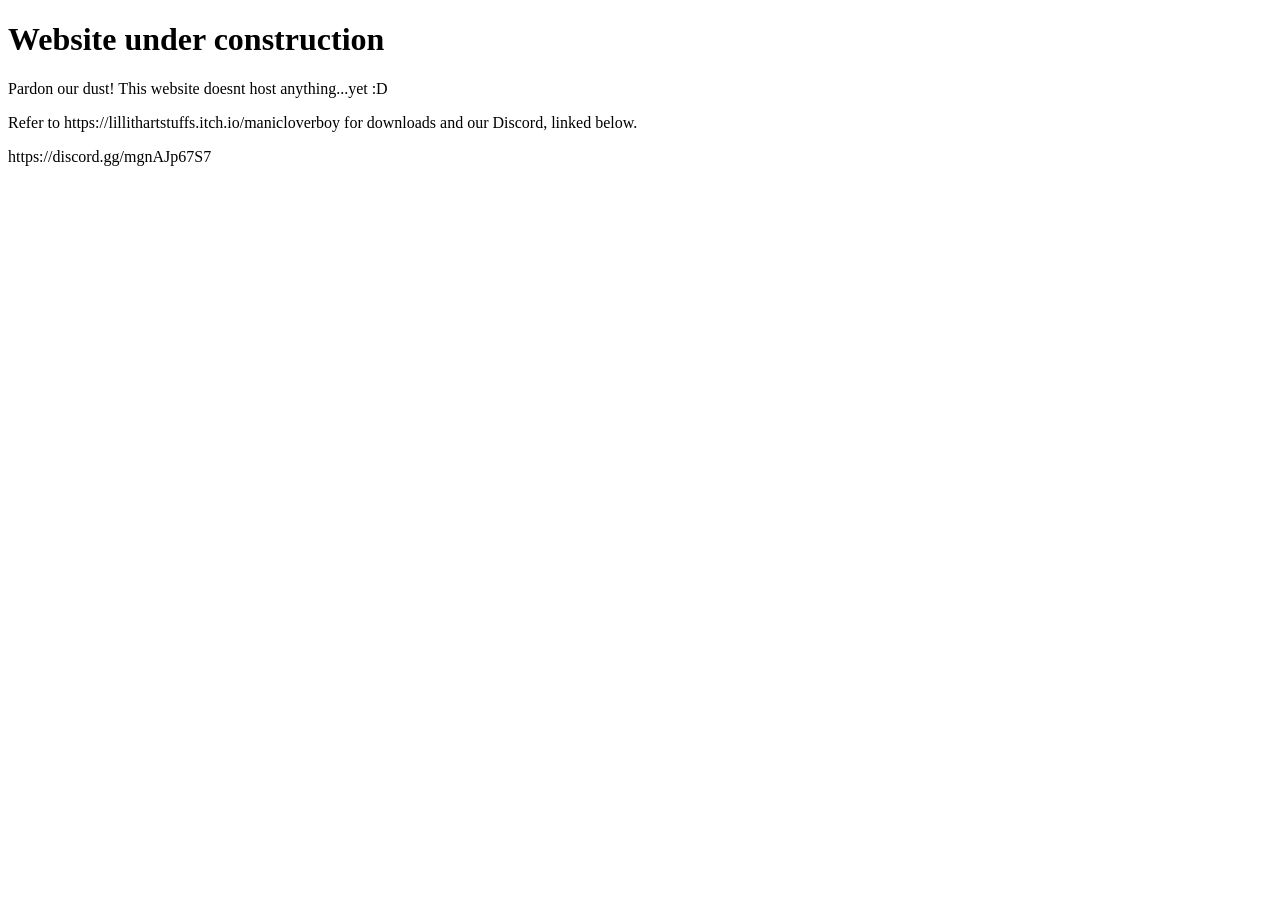
==== index.html @ 83ceb6c5 "Rename index.hmtl to index.html" ====
<!DOCTYPE html>
<html lang="en">
<head>
    <meta charset="UTF-8">
    <title>Website being build</title>
</head>
<body>

    <h1>Website under construction</h1>
    <p>Pardon our dust! This website doesnt host anything...yet :D</p>
    <p> Refer to https://lillithartstuffs.itch.io/manicloverboy for downloads and our Discord, linked below.</p>
    <p> https://discord.gg/mgnAJp67S7 </p>

</body>
</html>
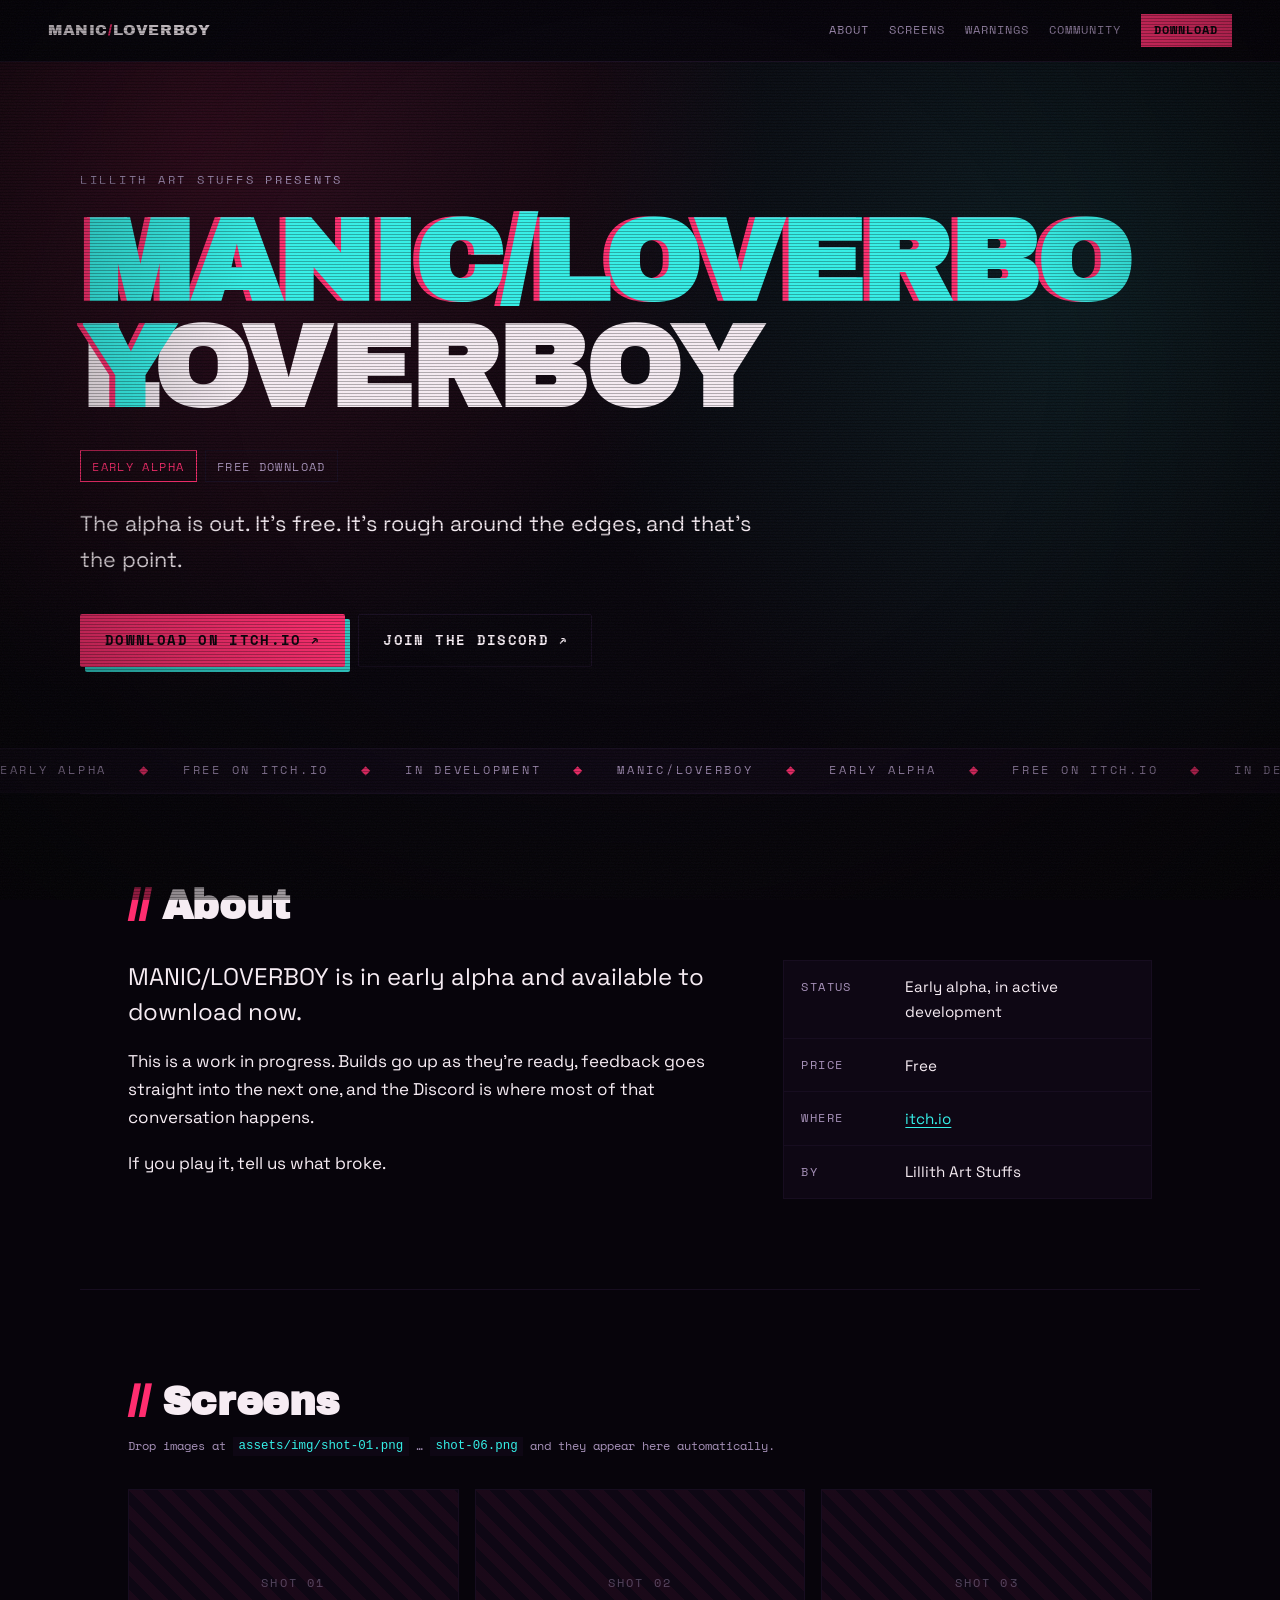
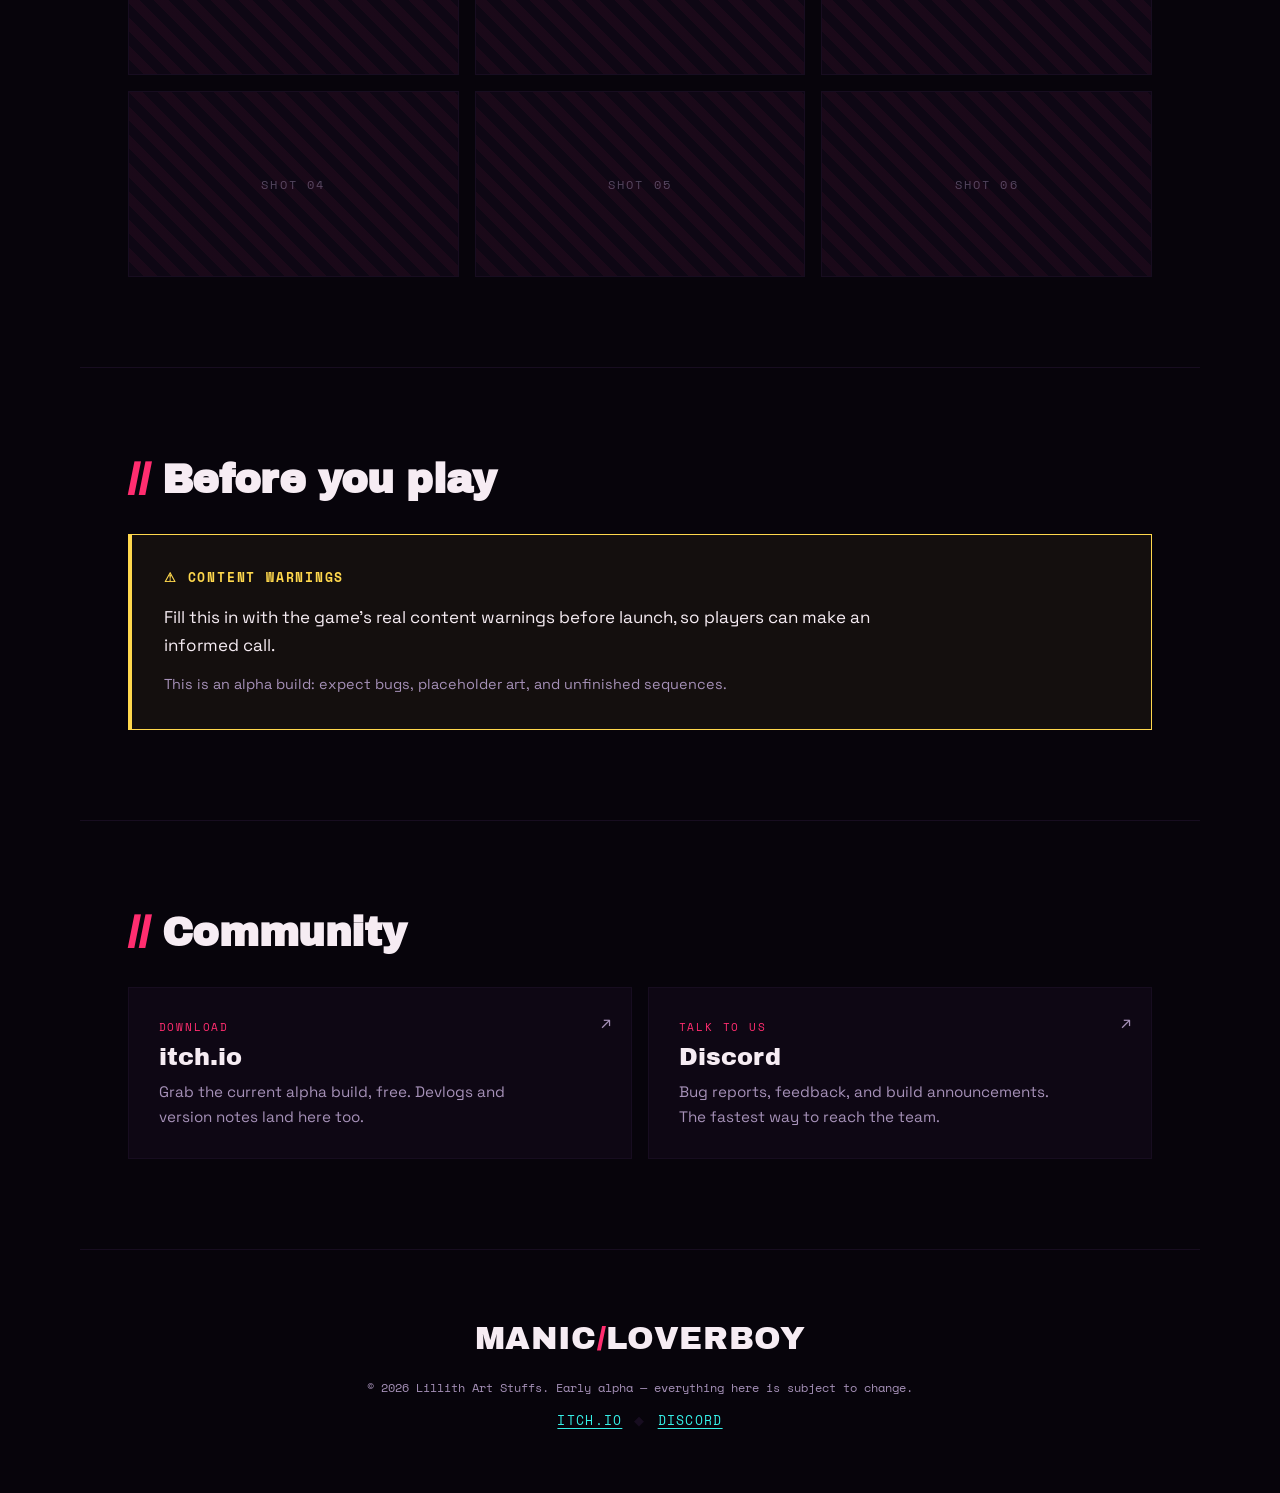
==== commit 22cf6f01: "Rebuild the site as a themed landing page Replaces the plain under-construction page with a full sta" ====
--- a/index.html
+++ b/index.html
@@ -1,15 +1,193 @@
 <!DOCTYPE html>
 <html lang="en">
 <head>
-    <meta charset="UTF-8">
-    <title>Website being build</title>
+<meta charset="UTF-8">
+<meta name="viewport" content="width=device-width, initial-scale=1">
+<title>MANIC/LOVERBOY — out now in early alpha</title>
+
+<meta name="description" content="MANIC/LOVERBOY — an indie game by Lillith Art Stuffs, out now in early alpha. Free download on itch.io.">
+<meta name="theme-color" content="#07040b">
+
+<!-- Social preview. Drop a 1200x630 image at assets/img/social-card.png to enable. -->
+<meta property="og:type" content="website">
+<meta property="og:title" content="MANIC/LOVERBOY">
+<meta property="og:description" content="Out now in early alpha. Free download on itch.io.">
+<meta property="og:image" content="assets/img/social-card.png">
+<meta name="twitter:card" content="summary_large_image">
+
+<link rel="icon" href="data:image/svg+xml,%3Csvg xmlns='http://www.w3.org/2000/svg' viewBox='0 0 32 32'%3E%3Crect width='32' height='32' fill='%2307040b'/%3E%3Cpath d='M20 6 L12 26' stroke='%23ff2d6f' stroke-width='4'/%3E%3C/svg%3E">
+<link rel="stylesheet" href="assets/css/style.css">
 </head>
 <body>
 
-    <h1>Website under construction</h1>
-    <p>Pardon our dust! This website doesnt host anything...yet :D</p>
-    <p> Refer to https://lillithartstuffs.itch.io/manicloverboy for downloads and our Discord, linked below.</p>
-    <p> https://discord.gg/mgnAJp67S7 </p>
+<!-- Full-screen CRT/scanline overlay. Purely decorative. -->
+<div class="crt" aria-hidden="true"></div>
 
+<a class="skip-link" href="#main">Skip to content</a>
+
+<header class="topbar">
+  <a class="topbar__mark" href="#top">
+    <span class="topbar__mark-a">MANIC</span><span class="topbar__slash">/</span><span class="topbar__mark-b">LOVERBOY</span>
+  </a>
+  <nav class="topbar__nav" aria-label="Primary">
+    <a href="#about">About</a>
+    <a href="#shots">Screens</a>
+    <a href="#warnings">Warnings</a>
+    <a href="#community">Community</a>
+    <a class="topbar__cta" href="https://lillithartstuffs.itch.io/manicloverboy">Download</a>
+  </nav>
+</header>
+
+<main id="main">
+
+  <!-- ============================================ HERO -->
+  <section class="hero" id="top">
+    <div class="hero__inner">
+      <p class="hero__eyebrow">Lillith Art Stuffs presents</p>
+
+      <h1 class="hero__title glitch" data-text="MANIC/LOVERBOY">
+        <span class="sr-only">MANIC/LOVERBOY</span>
+        <!-- <wbr> gives the browser a clean break point at the slash on narrow screens,
+             so the title never splits mid-word. -->
+        <span aria-hidden="true">MANIC<span class="glitch__slash">/</span><wbr>LOVERBOY</span>
+      </h1>
+
+      <p class="hero__status">
+        <span class="pill pill--live">Early alpha</span>
+        <span class="pill">Free download</span>
+      </p>
+
+      <!-- PLACEHOLDER: replace with the game's real tagline. -->
+      <p class="hero__tag">The alpha is out. It's free. It's rough around the edges, and that's the point.</p>
+
+      <div class="hero__actions">
+        <a class="btn btn--primary" href="https://lillithartstuffs.itch.io/manicloverboy">
+          Download on itch.io
+          <span class="btn__glyph" aria-hidden="true">&#8599;</span>
+        </a>
+        <a class="btn btn--ghost" href="https://discord.gg/mgnAJp67S7">
+          Join the Discord
+          <span class="btn__glyph" aria-hidden="true">&#8599;</span>
+        </a>
+      </div>
+    </div>
+
+    <div class="ticker" aria-hidden="true">
+      <div class="ticker__track">
+        <span>EARLY ALPHA</span><span class="ticker__dot">&#9670;</span>
+        <span>FREE ON ITCH.IO</span><span class="ticker__dot">&#9670;</span>
+        <span>IN DEVELOPMENT</span><span class="ticker__dot">&#9670;</span>
+        <span>MANIC/LOVERBOY</span><span class="ticker__dot">&#9670;</span>
+        <span>EARLY ALPHA</span><span class="ticker__dot">&#9670;</span>
+        <span>FREE ON ITCH.IO</span><span class="ticker__dot">&#9670;</span>
+        <span>IN DEVELOPMENT</span><span class="ticker__dot">&#9670;</span>
+        <span>MANIC/LOVERBOY</span><span class="ticker__dot">&#9670;</span>
+      </div>
+    </div>
+  </section>
+
+  <!-- ============================================ ABOUT -->
+  <section class="section" id="about">
+    <h2 class="section__title"><span class="section__slash">//</span> About</h2>
+
+    <div class="about">
+      <div class="about__body">
+        <!-- PLACEHOLDER COPY: swap for the real synopsis from the itch page. -->
+        <p class="lede">MANIC/LOVERBOY is in early alpha and available to download now.</p>
+        <p>This is a work in progress. Builds go up as they're ready, feedback goes straight into the next one, and the Discord is where most of that conversation happens.</p>
+        <p>If you play it, tell us what broke.</p>
+      </div>
+
+      <dl class="specs">
+        <div class="specs__row">
+          <dt>Status</dt>
+          <dd>Early alpha, in active development</dd>
+        </div>
+        <div class="specs__row">
+          <dt>Price</dt>
+          <dd>Free</dd>
+        </div>
+        <div class="specs__row">
+          <dt>Where</dt>
+          <dd><a href="https://lillithartstuffs.itch.io/manicloverboy">itch.io</a></dd>
+        </div>
+        <div class="specs__row">
+          <dt>By</dt>
+          <dd>Lillith Art Stuffs</dd>
+        </div>
+      </dl>
+    </div>
+  </section>
+
+  <!-- ============================================ SCREENSHOTS -->
+  <section class="section" id="shots">
+    <h2 class="section__title"><span class="section__slash">//</span> Screens</h2>
+    <p class="section__note">
+      Drop images at <code>assets/img/shot-01.png</code> &hellip; <code>shot-06.png</code> and they appear here automatically.
+    </p>
+
+    <ul class="shots">
+      <li class="shot"><img src="assets/img/shot-01.png" alt="MANIC/LOVERBOY screenshot 1" loading="lazy" data-slot="01"></li>
+      <li class="shot"><img src="assets/img/shot-02.png" alt="MANIC/LOVERBOY screenshot 2" loading="lazy" data-slot="02"></li>
+      <li class="shot"><img src="assets/img/shot-03.png" alt="MANIC/LOVERBOY screenshot 3" loading="lazy" data-slot="03"></li>
+      <li class="shot"><img src="assets/img/shot-04.png" alt="MANIC/LOVERBOY screenshot 4" loading="lazy" data-slot="04"></li>
+      <li class="shot"><img src="assets/img/shot-05.png" alt="MANIC/LOVERBOY screenshot 5" loading="lazy" data-slot="05"></li>
+      <li class="shot"><img src="assets/img/shot-06.png" alt="MANIC/LOVERBOY screenshot 6" loading="lazy" data-slot="06"></li>
+    </ul>
+  </section>
+
+  <!-- ============================================ CONTENT WARNINGS -->
+  <section class="section" id="warnings">
+    <h2 class="section__title"><span class="section__slash">//</span> Before you play</h2>
+
+    <div class="warn">
+      <p class="warn__head"><span aria-hidden="true">&#9888;</span> Content warnings</p>
+      <!-- PLACEHOLDER: replace this list with the game's actual content warnings.
+           Delete the whole <section id="warnings"> block if the game doesn't need one. -->
+      <p>Fill this in with the game's real content warnings before launch, so players can make an informed call.</p>
+      <p class="warn__meta">This is an alpha build: expect bugs, placeholder art, and unfinished sequences.</p>
+    </div>
+  </section>
+
+  <!-- ============================================ COMMUNITY -->
+  <section class="section section--split" id="community">
+    <h2 class="section__title"><span class="section__slash">//</span> Community</h2>
+
+    <div class="cards">
+      <a class="card" href="https://lillithartstuffs.itch.io/manicloverboy">
+        <span class="card__kicker">Download</span>
+        <span class="card__title">itch.io</span>
+        <span class="card__body">Grab the current alpha build, free. Devlogs and version notes land here too.</span>
+        <span class="card__go" aria-hidden="true">&#8599;</span>
+      </a>
+
+      <a class="card" href="https://discord.gg/mgnAJp67S7">
+        <span class="card__kicker">Talk to us</span>
+        <span class="card__title">Discord</span>
+        <span class="card__body">Bug reports, feedback, and build announcements. The fastest way to reach the team.</span>
+        <span class="card__go" aria-hidden="true">&#8599;</span>
+      </a>
+    </div>
+  </section>
+
+</main>
+
+<footer class="footer">
+  <p class="footer__mark">MANIC<span class="topbar__slash">/</span>LOVERBOY</p>
+  <p class="footer__meta">&copy; <span id="year">2026</span> Lillith Art Stuffs. Early alpha &mdash; everything here is subject to change.</p>
+  <p class="footer__links">
+    <a href="https://lillithartstuffs.itch.io/manicloverboy">itch.io</a>
+    <span aria-hidden="true">&#9670;</span>
+    <a href="https://discord.gg/mgnAJp67S7">Discord</a>
+  </p>
+</footer>
+
+<!-- Lightbox for screenshots -->
+<div class="lightbox" id="lightbox" role="dialog" aria-modal="true" aria-label="Screenshot viewer" hidden>
+  <button class="lightbox__close" type="button" aria-label="Close screenshot viewer">&times;</button>
+  <img class="lightbox__img" id="lightbox-img" src="" alt="">
+</div>
+
+<script src="assets/js/main.js"></script>
 </body>
 </html>
--- a/assets/css/style.css
+++ b/assets/css/style.css
@@ -0,0 +1,688 @@
+@import url('https://fonts.googleapis.com/css2?family=Archivo+Black&family=Space+Grotesk:wght@400;500;700&family=Space+Mono:wght@400;700&display=swap');
+
+/* ============================================================
+   THEME — everything skin-related lives here.
+   To re-theme the whole site to match the game's real palette,
+   change these values and nothing else.
+   ============================================================ */
+:root {
+  /* Core palette */
+  --ink:        #07040b;   /* page background            */
+  --ink-2:      #0e0714;   /* raised panels              */
+  --ink-3:      #170d20;   /* borders / hairlines        */
+  --hot:        #ff2d6f;   /* primary accent (MANIC)     */
+  --cool:       #35f0e8;   /* secondary accent (LOVERBOY)*/
+  --bone:       #f6ecf3;   /* primary text               */
+  --muted:      #a691b8;   /* secondary text             */
+  --warn:       #ffd84d;   /* content-warning accent     */
+
+  /* Type */
+  --font-display: 'Archivo Black', 'Arial Black', Impact, sans-serif;
+  --font-body:    'Space Grotesk', ui-sans-serif, system-ui, -apple-system, 'Segoe UI', sans-serif;
+  --font-mono:    'Space Mono', ui-monospace, SFMono-Regular, Menlo, Consolas, monospace;
+
+  /* Effects — set --scan-opacity and --grain-opacity to 0 for a flat, clean look */
+  --scan-opacity:  0.28;
+  --grain-opacity: 0.05;
+
+  /* Layout */
+  --measure: 1120px;
+  --gutter: clamp(1.25rem, 4vw, 3rem);
+  --radius: 2px;
+}
+
+/* ============================================================
+   RESET / BASE
+   ============================================================ */
+*, *::before, *::after { box-sizing: border-box; }
+
+html {
+  scroll-behavior: smooth;
+  -webkit-text-size-adjust: 100%;
+}
+
+body {
+  margin: 0;
+  background: var(--ink);
+  color: var(--bone);
+  font-family: var(--font-body);
+  font-size: clamp(1rem, 0.95rem + 0.2vw, 1.0625rem);
+  line-height: 1.65;
+  overflow-x: hidden;             /* the page never scrolls sideways */
+  -webkit-font-smoothing: antialiased;
+}
+
+img { max-width: 100%; display: block; }
+
+a { color: var(--cool); text-decoration-thickness: 1px; text-underline-offset: 3px; }
+a:hover { color: var(--bone); }
+
+:focus-visible {
+  outline: 2px solid var(--cool);
+  outline-offset: 3px;
+}
+
+.sr-only {
+  position: absolute; width: 1px; height: 1px;
+  padding: 0; margin: -1px; overflow: hidden;
+  clip: rect(0 0 0 0); white-space: nowrap; border: 0;
+}
+
+.skip-link {
+  position: absolute; left: 50%; top: 0;
+  transform: translate(-50%, -120%);
+  z-index: 100;
+  background: var(--hot); color: var(--ink);
+  font-family: var(--font-mono); font-size: 0.8rem;
+  padding: 0.6rem 1rem; text-decoration: none;
+}
+.skip-link:focus { transform: translate(-50%, 0); }
+
+/* ============================================================
+   CRT / SCANLINE OVERLAY
+   ============================================================ */
+.crt {
+  position: fixed;
+  inset: 0;
+  z-index: 90;
+  pointer-events: none;
+  background:
+    repeating-linear-gradient(
+      to bottom,
+      rgba(0, 0, 0, var(--scan-opacity)) 0px,
+      rgba(0, 0, 0, var(--scan-opacity)) 1px,
+      transparent 1px,
+      transparent 3px
+    );
+  mix-blend-mode: multiply;
+}
+
+/* Vignette + film grain, layered behind content */
+body::after {
+  content: "";
+  position: fixed;
+  inset: 0;
+  z-index: 89;
+  pointer-events: none;
+  opacity: var(--grain-opacity);
+  background-image: url("data:image/svg+xml,%3Csvg xmlns='http://www.w3.org/2000/svg' width='120' height='120'%3E%3Cfilter id='n'%3E%3CfeTurbulence type='fractalNoise' baseFrequency='0.85' numOctaves='3'/%3E%3C/filter%3E%3Crect width='120' height='120' filter='url(%23n)'/%3E%3C/svg%3E");
+}
+
+body::before {
+  content: "";
+  position: fixed;
+  inset: 0;
+  z-index: 88;
+  pointer-events: none;
+  background: radial-gradient(ellipse at 50% 40%, transparent 45%, rgba(0,0,0,0.55) 100%);
+}
+
+/* ============================================================
+   TOP BAR
+   ============================================================ */
+.topbar {
+  position: sticky;
+  top: 0;
+  z-index: 80;
+  display: flex;
+  flex-wrap: wrap;
+  align-items: center;
+  justify-content: space-between;
+  gap: 0.75rem 1.5rem;
+  padding: 0.85rem var(--gutter);
+  background: rgba(7, 4, 11, 0.82);
+  backdrop-filter: blur(10px);
+  border-bottom: 1px solid var(--ink-3);
+}
+
+.topbar__mark {
+  font-family: var(--font-display);
+  font-size: 0.95rem;
+  letter-spacing: 0.04em;
+  color: var(--bone);
+  text-decoration: none;
+  white-space: nowrap;
+}
+.topbar__mark-a { color: var(--bone); }
+.topbar__mark-b { color: var(--bone); }
+.topbar__slash { color: var(--hot); }
+
+.topbar__nav {
+  display: flex;
+  flex-wrap: wrap;
+  align-items: center;
+  gap: 0.35rem 1.25rem;
+  font-family: var(--font-mono);
+  font-size: 0.78rem;
+  text-transform: uppercase;
+  letter-spacing: 0.08em;
+}
+.topbar__nav a {
+  color: var(--muted);
+  text-decoration: none;
+}
+.topbar__nav a:hover { color: var(--bone); }
+
+.topbar__cta {
+  color: var(--ink) !important;
+  background: var(--hot);
+  padding: 0.4rem 0.85rem;
+  font-weight: 700;
+}
+.topbar__cta:hover { background: var(--bone); }
+
+/* ============================================================
+   HERO
+   ============================================================ */
+.hero {
+  position: relative;
+  padding: clamp(3.5rem, 12vh, 8rem) var(--gutter) 0;
+  background:
+    radial-gradient(circle at 15% 10%, rgba(255, 45, 111, 0.16), transparent 45%),
+    radial-gradient(circle at 85% 30%, rgba(53, 240, 232, 0.10), transparent 45%);
+}
+
+.hero__inner {
+  max-width: var(--measure);
+  margin: 0 auto;
+  padding-bottom: clamp(3rem, 9vh, 6rem);
+}
+
+.hero__eyebrow {
+  margin: 0 0 1.25rem;
+  font-family: var(--font-mono);
+  font-size: 0.78rem;
+  text-transform: uppercase;
+  letter-spacing: 0.22em;
+  color: var(--muted);
+}
+
+.hero__title {
+  margin: 0;
+  font-family: var(--font-display);
+  /* Scales from phone to desktop without ever overflowing */
+  font-size: clamp(2.1rem, 9vw, 7.5rem);
+  line-height: 0.92;
+  letter-spacing: -0.02em;
+  /* Prefer the <wbr> break at the slash; only chop mid-word as a last resort. */
+  word-break: normal;
+  overflow-wrap: break-word;
+}
+
+.glitch__slash { color: var(--hot); }
+
+.hero__status {
+  display: flex;
+  flex-wrap: wrap;
+  gap: 0.5rem;
+  margin: 1.75rem 0 0;
+}
+
+.pill {
+  font-family: var(--font-mono);
+  font-size: 0.72rem;
+  text-transform: uppercase;
+  letter-spacing: 0.12em;
+  padding: 0.35rem 0.7rem;
+  border: 1px solid var(--ink-3);
+  color: var(--muted);
+}
+.pill--live {
+  border-color: var(--hot);
+  color: var(--hot);
+}
+
+.hero__tag {
+  max-width: 48ch;
+  margin: 1.5rem 0 0;
+  font-size: clamp(1.05rem, 1rem + 0.5vw, 1.35rem);
+  color: var(--bone);
+}
+
+.hero__actions {
+  display: flex;
+  flex-wrap: wrap;
+  gap: 0.85rem;
+  margin-top: 2.25rem;
+}
+
+/* ============================================================
+   BUTTONS
+   ============================================================ */
+.btn {
+  display: inline-flex;
+  align-items: center;
+  gap: 0.6rem;
+  padding: 0.9rem 1.5rem;
+  font-family: var(--font-mono);
+  font-size: 0.85rem;
+  font-weight: 700;
+  text-transform: uppercase;
+  letter-spacing: 0.1em;
+  text-decoration: none;
+  border: 1px solid transparent;
+  border-radius: var(--radius);
+  transition: transform 0.12s ease, box-shadow 0.12s ease, background 0.12s ease, color 0.12s ease;
+}
+
+.btn--primary {
+  background: var(--hot);
+  color: var(--ink);
+  box-shadow: 5px 5px 0 rgba(53, 240, 232, 0.85);
+}
+.btn--primary:hover,
+.btn--primary:focus-visible {
+  color: var(--ink);
+  transform: translate(2px, 2px);
+  box-shadow: 3px 3px 0 rgba(53, 240, 232, 0.85);
+}
+
+.btn--ghost {
+  background: transparent;
+  color: var(--bone);
+  border-color: var(--ink-3);
+}
+.btn--ghost:hover,
+.btn--ghost:focus-visible {
+  color: var(--ink);
+  background: var(--bone);
+  border-color: var(--bone);
+}
+
+.btn__glyph { font-size: 0.9em; }
+
+/* ============================================================
+   TICKER
+   ============================================================ */
+.ticker {
+  overflow: hidden;
+  border-top: 1px solid var(--ink-3);
+  border-bottom: 1px solid var(--ink-3);
+  background: var(--ink-2);
+  padding: 0.7rem 0;
+  /* full-bleed regardless of the hero's side padding */
+  margin: 0 calc(var(--gutter) * -1);
+}
+
+.ticker__track {
+  display: flex;
+  align-items: center;
+  gap: 2rem;
+  width: max-content;
+  font-family: var(--font-mono);
+  font-size: 0.78rem;
+  text-transform: uppercase;
+  letter-spacing: 0.22em;
+  color: var(--muted);
+  white-space: nowrap;
+  animation: ticker-scroll 28s linear infinite;
+}
+.ticker__dot { color: var(--hot); }
+
+@keyframes ticker-scroll {
+  from { transform: translateX(0); }
+  to   { transform: translateX(-50%); }   /* content is duplicated once, so -50% loops seamlessly */
+}
+
+/* ============================================================
+   SECTIONS
+   ============================================================ */
+.section {
+  max-width: var(--measure);
+  margin: 0 auto;
+  padding: clamp(3.5rem, 10vh, 6.5rem) var(--gutter);
+  border-top: 1px solid var(--ink-3);
+}
+.section:first-of-type { border-top: 0; }
+
+.section__title {
+  margin: 0 0 2rem;
+  font-family: var(--font-display);
+  font-size: clamp(1.5rem, 1.2rem + 1.8vw, 2.5rem);
+  letter-spacing: -0.01em;
+  line-height: 1.1;
+}
+.section__slash { color: var(--hot); }
+
+.section__note {
+  margin: -1.25rem 0 2rem;
+  font-family: var(--font-mono);
+  font-size: 0.78rem;
+  color: var(--muted);
+}
+.section__note code {
+  color: var(--cool);
+  background: var(--ink-2);
+  padding: 0.15rem 0.35rem;
+  word-break: break-all;
+}
+
+/* ---------- About ---------- */
+.about {
+  display: grid;
+  grid-template-columns: minmax(0, 1.6fr) minmax(0, 1fr);
+  gap: clamp(2rem, 5vw, 4rem);
+  align-items: start;
+}
+@media (max-width: 760px) {
+  .about { grid-template-columns: 1fr; }
+}
+
+.about__body p { margin: 0 0 1.1rem; max-width: 62ch; }
+.about__body p:last-child { margin-bottom: 0; }
+
+.lede {
+  font-size: clamp(1.15rem, 1.05rem + 0.6vw, 1.5rem);
+  line-height: 1.45;
+  color: var(--bone);
+}
+
+.specs {
+  margin: 0;
+  border: 1px solid var(--ink-3);
+  background: var(--ink-2);
+}
+.specs__row {
+  display: flex;
+  flex-wrap: wrap;
+  gap: 0.25rem 1rem;
+  padding: 0.85rem 1.1rem;
+  border-bottom: 1px solid var(--ink-3);
+}
+.specs__row:last-child { border-bottom: 0; }
+
+.specs dt {
+  flex: 0 0 5.5rem;
+  font-family: var(--font-mono);
+  font-size: 0.72rem;
+  text-transform: uppercase;
+  letter-spacing: 0.12em;
+  color: var(--muted);
+  padding-top: 0.15rem;
+}
+.specs dd {
+  flex: 1 1 8rem;
+  margin: 0;
+  font-size: 0.95rem;
+}
+
+/* ---------- Screenshots ---------- */
+.shots {
+  list-style: none;
+  margin: 0;
+  padding: 0;
+  display: grid;
+  grid-template-columns: repeat(auto-fit, minmax(min(100%, 280px), 1fr));
+  gap: 1rem;
+}
+
+.shot {
+  position: relative;
+  aspect-ratio: 16 / 9;
+  border: 1px solid var(--ink-3);
+  background: var(--ink-2);
+  overflow: hidden;
+}
+
+.shot img {
+  width: 100%;
+  height: 100%;
+  object-fit: cover;
+  cursor: zoom-in;
+  transition: transform 0.3s ease, filter 0.3s ease;
+}
+.shot img:hover { transform: scale(1.03); filter: saturate(1.15); }
+
+/* Applied by main.js when the image file isn't there yet */
+.shot--empty img { display: none; }
+.shot--empty::after {
+  content: "SHOT " attr(data-slot);
+  position: absolute;
+  inset: 0;
+  display: grid;
+  place-items: center;
+  font-family: var(--font-mono);
+  font-size: 0.75rem;
+  letter-spacing: 0.18em;
+  color: rgba(166, 145, 184, 0.45);
+  background:
+    repeating-linear-gradient(
+      45deg,
+      transparent 0 10px,
+      rgba(255, 45, 111, 0.05) 10px 20px
+    );
+}
+
+/* ---------- Content warnings ---------- */
+.warn {
+  border: 1px solid var(--warn);
+  border-left-width: 4px;
+  background: rgba(255, 216, 77, 0.05);
+  padding: clamp(1.25rem, 3vw, 2rem);
+}
+.warn p { margin: 0 0 0.9rem; max-width: 66ch; }
+.warn p:last-child { margin-bottom: 0; }
+
+.warn__head {
+  font-family: var(--font-mono);
+  font-size: 0.8rem;
+  font-weight: 700;
+  text-transform: uppercase;
+  letter-spacing: 0.14em;
+  color: var(--warn);
+}
+.warn__meta {
+  font-size: 0.9rem;
+  color: var(--muted);
+}
+
+/* ---------- Cards ---------- */
+.cards {
+  display: grid;
+  grid-template-columns: repeat(auto-fit, minmax(min(100%, 260px), 1fr));
+  gap: 1rem;
+}
+
+.card {
+  display: grid;
+  gap: 0.5rem;
+  position: relative;
+  padding: clamp(1.25rem, 3vw, 1.85rem);
+  background: var(--ink-2);
+  border: 1px solid var(--ink-3);
+  text-decoration: none;
+  color: var(--bone);
+  transition: border-color 0.15s ease, transform 0.15s ease, background 0.15s ease;
+}
+.card:hover {
+  color: var(--bone);
+  border-color: var(--hot);
+  transform: translateY(-3px);
+}
+
+.card__kicker {
+  font-family: var(--font-mono);
+  font-size: 0.7rem;
+  text-transform: uppercase;
+  letter-spacing: 0.16em;
+  color: var(--hot);
+}
+.card__title {
+  font-family: var(--font-display);
+  font-size: 1.5rem;
+  line-height: 1.1;
+}
+.card__body {
+  font-size: 0.95rem;
+  color: var(--muted);
+  max-width: 40ch;
+}
+.card__go {
+  position: absolute;
+  top: 1.25rem;
+  right: 1.25rem;
+  color: var(--muted);
+}
+.card:hover .card__go { color: var(--hot); }
+
+/* ============================================================
+   FOOTER
+   ============================================================ */
+.footer {
+  max-width: var(--measure);
+  margin: 0 auto;
+  padding: clamp(2.5rem, 7vh, 4rem) var(--gutter);
+  border-top: 1px solid var(--ink-3);
+  text-align: center;
+}
+
+.footer__mark {
+  margin: 0 0 0.75rem;
+  font-family: var(--font-display);
+  font-size: clamp(1.25rem, 1rem + 1.5vw, 2rem);
+  letter-spacing: 0.02em;
+}
+.footer__meta {
+  margin: 0 0 0.75rem;
+  font-family: var(--font-mono);
+  font-size: 0.75rem;
+  color: var(--muted);
+}
+.footer__links {
+  margin: 0;
+  display: flex;
+  justify-content: center;
+  align-items: center;
+  gap: 0.75rem;
+  font-family: var(--font-mono);
+  font-size: 0.8rem;
+  text-transform: uppercase;
+  letter-spacing: 0.1em;
+  color: var(--ink-3);
+}
+
+/* ============================================================
+   LIGHTBOX
+   ============================================================ */
+.lightbox {
+  position: fixed;
+  inset: 0;
+  z-index: 95;
+  display: grid;
+  place-items: center;
+  padding: var(--gutter);
+  background: rgba(7, 4, 11, 0.94);
+  backdrop-filter: blur(4px);
+}
+.lightbox[hidden] { display: none; }
+
+.lightbox__img {
+  max-width: 100%;
+  max-height: 85vh;
+  width: auto;
+  border: 1px solid var(--ink-3);
+}
+
+.lightbox__close {
+  position: absolute;
+  top: 1rem;
+  right: 1rem;
+  width: 2.75rem;
+  height: 2.75rem;
+  font-size: 1.75rem;
+  line-height: 1;
+  color: var(--bone);
+  background: transparent;
+  border: 1px solid var(--ink-3);
+  cursor: pointer;
+}
+.lightbox__close:hover { color: var(--ink); background: var(--hot); border-color: var(--hot); }
+
+/* ============================================================
+   GLITCH TITLE
+   Two offset colour copies clipped to shifting horizontal slices.
+   ============================================================ */
+.glitch {
+  position: relative;
+  display: inline-block;
+}
+.glitch::before,
+.glitch::after {
+  content: attr(data-text);
+  position: absolute;
+  inset: 0;
+  pointer-events: none;
+  /* clip-path is animated, so these must not affect layout */
+  overflow: hidden;
+}
+.glitch::before {
+  color: var(--hot);
+  transform: translate(-3px, 0);
+  animation: glitch-a 3.4s steps(2, end) infinite;
+}
+.glitch::after {
+  color: var(--cool);
+  transform: translate(3px, 0);
+  animation: glitch-b 2.7s steps(2, end) infinite;
+}
+
+@keyframes glitch-a {
+  0%, 92%, 100% { clip-path: inset(100% 0 0 0); }   /* hidden most of the time */
+  93%           { clip-path: inset(18% 0 62% 0); }
+  95%           { clip-path: inset(58% 0 24% 0); }
+  97%           { clip-path: inset(34% 0 48% 0); }
+}
+@keyframes glitch-b {
+  0%, 90%, 100% { clip-path: inset(100% 0 0 0); }
+  91%           { clip-path: inset(70% 0 12% 0); }
+  94%           { clip-path: inset(26% 0 60% 0); }
+  96%           { clip-path: inset(46% 0 38% 0); }
+}
+
+/* ============================================================
+   NARROW SCREENS
+   ============================================================ */
+@media (max-width: 700px) {
+  /* The ::before/::after copies come from data-text, which has no <wbr>, so a
+     wrapped title would leave them misaligned. Drop the effect instead. */
+  .glitch::before,
+  .glitch::after { display: none; }
+}
+
+@media (max-width: 640px) {
+  /* Keep the sticky bar to a single row: mark + download, nothing else.
+     The same links are all reachable by scrolling. */
+  .topbar { flex-wrap: nowrap; }
+  .topbar__nav a:not(.topbar__cta) { display: none; }
+}
+
+/* ============================================================
+   MOTION / ACCESSIBILITY
+   Kill every looping animation for users who ask for it.
+   ============================================================ */
+@media (prefers-reduced-motion: reduce) {
+  html { scroll-behavior: auto; }
+
+  .glitch::before,
+  .glitch::after { display: none; }
+
+  .ticker__track { animation: none; }
+
+  *, *::before, *::after {
+    animation-duration: 0.001ms !important;
+    animation-iteration-count: 1 !important;
+    transition-duration: 0.001ms !important;
+  }
+}
+
+/* Respect the OS "reduce transparency"/high-contrast leaning: drop the CRT haze */
+@media (prefers-contrast: more) {
+  :root { --scan-opacity: 0; --grain-opacity: 0; --muted: #cbb8d8; }
+}
+
+/* Printing a game landing page is unlikely, but make it not a black brick */
+@media print {
+  .crt, .ticker, .topbar, .lightbox { display: none !important; }
+  body { background: #fff; color: #000; }
+  body::before, body::after { display: none; }
+}
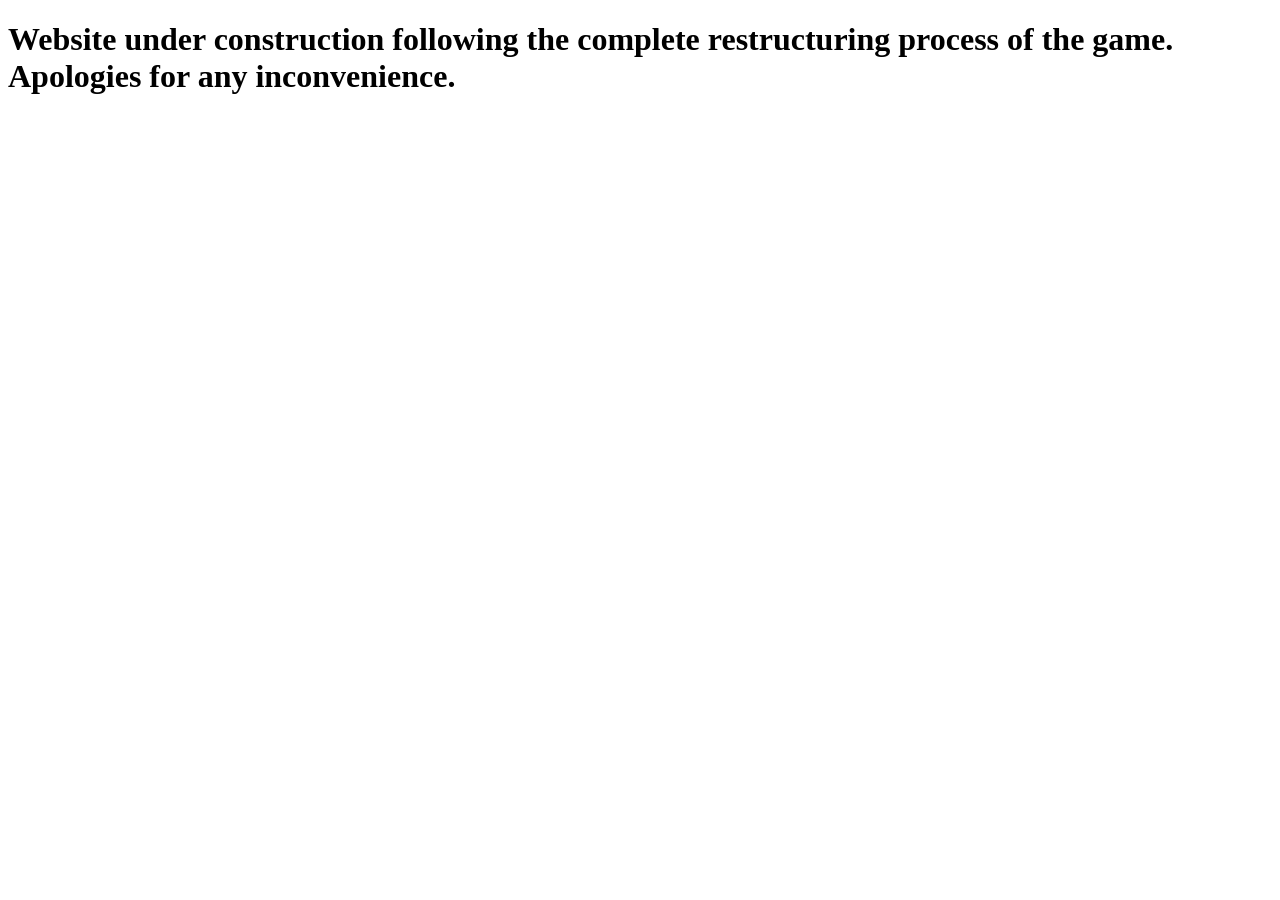
==== commit 9baefb1b: "Added back old placeholders to return to as we continue the rewrite" ====
--- a/index.html
+++ b/index.html
@@ -1,193 +1,11 @@
 <!DOCTYPE html>
 <html lang="en">
 <head>
-<meta charset="UTF-8">
-<meta name="viewport" content="width=device-width, initial-scale=1">
-<title>MANIC/LOVERBOY — out now in early alpha</title>
-
-<meta name="description" content="MANIC/LOVERBOY — an indie game by Lillith Art Stuffs, out now in early alpha. Free download on itch.io.">
-<meta name="theme-color" content="#07040b">
-
-<!-- Social preview. Drop a 1200x630 image at assets/img/social-card.png to enable. -->
-<meta property="og:type" content="website">
-<meta property="og:title" content="MANIC/LOVERBOY">
-<meta property="og:description" content="Out now in early alpha. Free download on itch.io.">
-<meta property="og:image" content="assets/img/social-card.png">
-<meta name="twitter:card" content="summary_large_image">
-
-<link rel="icon" href="data:image/svg+xml,%3Csvg xmlns='http://www.w3.org/2000/svg' viewBox='0 0 32 32'%3E%3Crect width='32' height='32' fill='%2307040b'/%3E%3Cpath d='M20 6 L12 26' stroke='%23ff2d6f' stroke-width='4'/%3E%3C/svg%3E">
-<link rel="stylesheet" href="assets/css/style.css">
+    <meta charset="UTF-8">
+    <title>Website being build</title>
 </head>
 <body>
 
-<!-- Full-screen CRT/scanline overlay. Purely decorative. -->
-<div class="crt" aria-hidden="true"></div>
-
-<a class="skip-link" href="#main">Skip to content</a>
-
-<header class="topbar">
-  <a class="topbar__mark" href="#top">
-    <span class="topbar__mark-a">MANIC</span><span class="topbar__slash">/</span><span class="topbar__mark-b">LOVERBOY</span>
-  </a>
-  <nav class="topbar__nav" aria-label="Primary">
-    <a href="#about">About</a>
-    <a href="#shots">Screens</a>
-    <a href="#warnings">Warnings</a>
-    <a href="#community">Community</a>
-    <a class="topbar__cta" href="https://lillithartstuffs.itch.io/manicloverboy">Download</a>
-  </nav>
-</header>
-
-<main id="main">
-
-  <!-- ============================================ HERO -->
-  <section class="hero" id="top">
-    <div class="hero__inner">
-      <p class="hero__eyebrow">Lillith Art Stuffs presents</p>
-
-      <h1 class="hero__title glitch" data-text="MANIC/LOVERBOY">
-        <span class="sr-only">MANIC/LOVERBOY</span>
-        <!-- <wbr> gives the browser a clean break point at the slash on narrow screens,
-             so the title never splits mid-word. -->
-        <span aria-hidden="true">MANIC<span class="glitch__slash">/</span><wbr>LOVERBOY</span>
-      </h1>
-
-      <p class="hero__status">
-        <span class="pill pill--live">Early alpha</span>
-        <span class="pill">Free download</span>
-      </p>
-
-      <!-- PLACEHOLDER: replace with the game's real tagline. -->
-      <p class="hero__tag">The alpha is out. It's free. It's rough around the edges, and that's the point.</p>
-
-      <div class="hero__actions">
-        <a class="btn btn--primary" href="https://lillithartstuffs.itch.io/manicloverboy">
-          Download on itch.io
-          <span class="btn__glyph" aria-hidden="true">&#8599;</span>
-        </a>
-        <a class="btn btn--ghost" href="https://discord.gg/mgnAJp67S7">
-          Join the Discord
-          <span class="btn__glyph" aria-hidden="true">&#8599;</span>
-        </a>
-      </div>
-    </div>
-
-    <div class="ticker" aria-hidden="true">
-      <div class="ticker__track">
-        <span>EARLY ALPHA</span><span class="ticker__dot">&#9670;</span>
-        <span>FREE ON ITCH.IO</span><span class="ticker__dot">&#9670;</span>
-        <span>IN DEVELOPMENT</span><span class="ticker__dot">&#9670;</span>
-        <span>MANIC/LOVERBOY</span><span class="ticker__dot">&#9670;</span>
-        <span>EARLY ALPHA</span><span class="ticker__dot">&#9670;</span>
-        <span>FREE ON ITCH.IO</span><span class="ticker__dot">&#9670;</span>
-        <span>IN DEVELOPMENT</span><span class="ticker__dot">&#9670;</span>
-        <span>MANIC/LOVERBOY</span><span class="ticker__dot">&#9670;</span>
-      </div>
-    </div>
-  </section>
-
-  <!-- ============================================ ABOUT -->
-  <section class="section" id="about">
-    <h2 class="section__title"><span class="section__slash">//</span> About</h2>
-
-    <div class="about">
-      <div class="about__body">
-        <!-- PLACEHOLDER COPY: swap for the real synopsis from the itch page. -->
-        <p class="lede">MANIC/LOVERBOY is in early alpha and available to download now.</p>
-        <p>This is a work in progress. Builds go up as they're ready, feedback goes straight into the next one, and the Discord is where most of that conversation happens.</p>
-        <p>If you play it, tell us what broke.</p>
-      </div>
-
-      <dl class="specs">
-        <div class="specs__row">
-          <dt>Status</dt>
-          <dd>Early alpha, in active development</dd>
-        </div>
-        <div class="specs__row">
-          <dt>Price</dt>
-          <dd>Free</dd>
-        </div>
-        <div class="specs__row">
-          <dt>Where</dt>
-          <dd><a href="https://lillithartstuffs.itch.io/manicloverboy">itch.io</a></dd>
-        </div>
-        <div class="specs__row">
-          <dt>By</dt>
-          <dd>Lillith Art Stuffs</dd>
-        </div>
-      </dl>
-    </div>
-  </section>
-
-  <!-- ============================================ SCREENSHOTS -->
-  <section class="section" id="shots">
-    <h2 class="section__title"><span class="section__slash">//</span> Screens</h2>
-    <p class="section__note">
-      Drop images at <code>assets/img/shot-01.png</code> &hellip; <code>shot-06.png</code> and they appear here automatically.
-    </p>
-
-    <ul class="shots">
-      <li class="shot"><img src="assets/img/shot-01.png" alt="MANIC/LOVERBOY screenshot 1" loading="lazy" data-slot="01"></li>
-      <li class="shot"><img src="assets/img/shot-02.png" alt="MANIC/LOVERBOY screenshot 2" loading="lazy" data-slot="02"></li>
-      <li class="shot"><img src="assets/img/shot-03.png" alt="MANIC/LOVERBOY screenshot 3" loading="lazy" data-slot="03"></li>
-      <li class="shot"><img src="assets/img/shot-04.png" alt="MANIC/LOVERBOY screenshot 4" loading="lazy" data-slot="04"></li>
-      <li class="shot"><img src="assets/img/shot-05.png" alt="MANIC/LOVERBOY screenshot 5" loading="lazy" data-slot="05"></li>
-      <li class="shot"><img src="assets/img/shot-06.png" alt="MANIC/LOVERBOY screenshot 6" loading="lazy" data-slot="06"></li>
-    </ul>
-  </section>
-
-  <!-- ============================================ CONTENT WARNINGS -->
-  <section class="section" id="warnings">
-    <h2 class="section__title"><span class="section__slash">//</span> Before you play</h2>
-
-    <div class="warn">
-      <p class="warn__head"><span aria-hidden="true">&#9888;</span> Content warnings</p>
-      <!-- PLACEHOLDER: replace this list with the game's actual content warnings.
-           Delete the whole <section id="warnings"> block if the game doesn't need one. -->
-      <p>Fill this in with the game's real content warnings before launch, so players can make an informed call.</p>
-      <p class="warn__meta">This is an alpha build: expect bugs, placeholder art, and unfinished sequences.</p>
-    </div>
-  </section>
-
-  <!-- ============================================ COMMUNITY -->
-  <section class="section section--split" id="community">
-    <h2 class="section__title"><span class="section__slash">//</span> Community</h2>
-
-    <div class="cards">
-      <a class="card" href="https://lillithartstuffs.itch.io/manicloverboy">
-        <span class="card__kicker">Download</span>
-        <span class="card__title">itch.io</span>
-        <span class="card__body">Grab the current alpha build, free. Devlogs and version notes land here too.</span>
-        <span class="card__go" aria-hidden="true">&#8599;</span>
-      </a>
-
-      <a class="card" href="https://discord.gg/mgnAJp67S7">
-        <span class="card__kicker">Talk to us</span>
-        <span class="card__title">Discord</span>
-        <span class="card__body">Bug reports, feedback, and build announcements. The fastest way to reach the team.</span>
-        <span class="card__go" aria-hidden="true">&#8599;</span>
-      </a>
-    </div>
-  </section>
-
-</main>
-
-<footer class="footer">
-  <p class="footer__mark">MANIC<span class="topbar__slash">/</span>LOVERBOY</p>
-  <p class="footer__meta">&copy; <span id="year">2026</span> Lillith Art Stuffs. Early alpha &mdash; everything here is subject to change.</p>
-  <p class="footer__links">
-    <a href="https://lillithartstuffs.itch.io/manicloverboy">itch.io</a>
-    <span aria-hidden="true">&#9670;</span>
-    <a href="https://discord.gg/mgnAJp67S7">Discord</a>
-  </p>
-</footer>
-
-<!-- Lightbox for screenshots -->
-<div class="lightbox" id="lightbox" role="dialog" aria-modal="true" aria-label="Screenshot viewer" hidden>
-  <button class="lightbox__close" type="button" aria-label="Close screenshot viewer">&times;</button>
-  <img class="lightbox__img" id="lightbox-img" src="" alt="">
-</div>
-
-<script src="assets/js/main.js"></script>
+    <h1>Website under construction following the complete restructuring process of the game. Apologies for any inconvenience.</h1>
 </body>
 </html>
